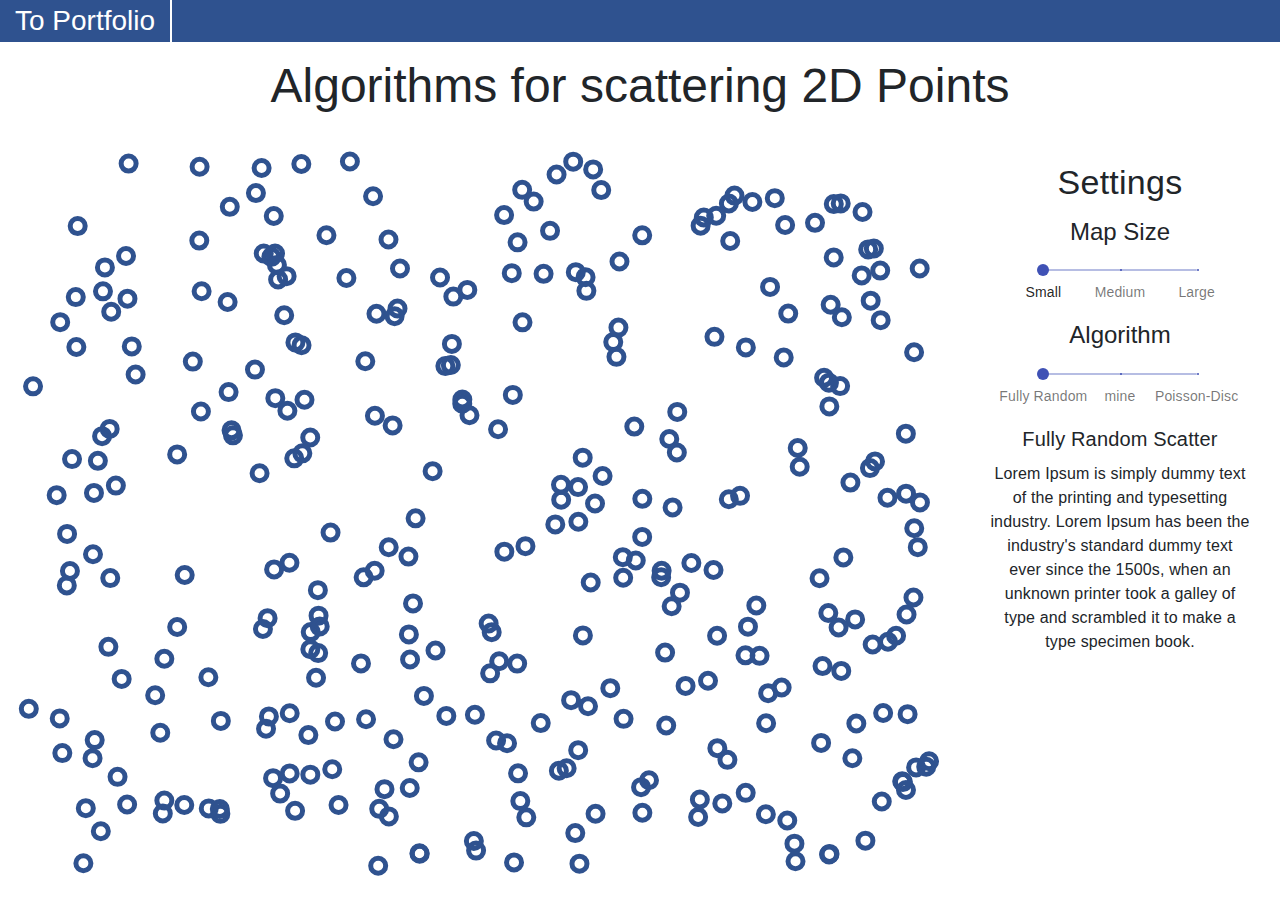
==== PointDistribution/index.html @ fc5cf0cc "add point distribution project; separate css into more modular files" ====
<!doctype html><html lang="en"><head><meta charset="utf-8"/><link rel="icon" href="./favicon.ico"/><meta name="viewport" content="width=device-width,initial-scale=1"/><meta name="theme-color" content="#000000"/><meta name="description" content="Web site created using create-react-app"/><link rel="apple-touch-icon" href="./logo192.png"/><link rel="manifest" href="./manifest.json"/><title>React App</title><link href="./static/css/2.ef9168ec.chunk.css" rel="stylesheet"><link href="./static/css/main.ad5f00d8.chunk.css" rel="stylesheet"></head><body><noscript>You need to enable JavaScript to run this app.</noscript><div id="root"></div><script>!function(e){function t(t){for(var n,u,a=t[0],c=t[1],l=t[2],s=0,p=[];s<a.length;s++)u=a[s],Object.prototype.hasOwnProperty.call(o,u)&&o[u]&&p.push(o[u][0]),o[u]=0;for(n in c)Object.prototype.hasOwnProperty.call(c,n)&&(e[n]=c[n]);for(f&&f(t);p.length;)p.shift()();return i.push.apply(i,l||[]),r()}function r(){for(var e,t=0;t<i.length;t++){for(var r=i[t],n=!0,a=1;a<r.length;a++){var c=r[a];0!==o[c]&&(n=!1)}n&&(i.splice(t--,1),e=u(u.s=r[0]))}return e}var n={},o={1:0},i=[];function u(t){if(n[t])return n[t].exports;var r=n[t]={i:t,l:!1,exports:{}};return e[t].call(r.exports,r,r.exports,u),r.l=!0,r.exports}u.e=function(e){var t=[],r=o[e];if(0!==r)if(r)t.push(r[2]);else{var n=new Promise((function(t,n){r=o[e]=[t,n]}));t.push(r[2]=n);var i,a=document.createElement("script");a.charset="utf-8",a.timeout=120,u.nc&&a.setAttribute("nonce",u.nc),a.src=function(e){return u.p+"static/js/"+({}[e]||e)+"."+{3:"8bcfebb9"}[e]+".chunk.js"}(e);var c=new Error;i=function(t){a.onerror=a.onload=null,clearTimeout(l);var r=o[e];if(0!==r){if(r){var n=t&&("load"===t.type?"missing":t.type),i=t&&t.target&&t.target.src;c.message="Loading chunk "+e+" failed.\n("+n+": "+i+")",c.name="ChunkLoadError",c.type=n,c.request=i,r[1](c)}o[e]=void 0}};var l=setTimeout((function(){i({type:"timeout",target:a})}),12e4);a.onerror=a.onload=i,document.head.appendChild(a)}return Promise.all(t)},u.m=e,u.c=n,u.d=function(e,t,r){u.o(e,t)||Object.defineProperty(e,t,{enumerable:!0,get:r})},u.r=function(e){"undefined"!=typeof Symbol&&Symbol.toStringTag&&Object.defineProperty(e,Symbol.toStringTag,{value:"Module"}),Object.defineProperty(e,"__esModule",{value:!0})},u.t=function(e,t){if(1&t&&(e=u(e)),8&t)return e;if(4&t&&"object"==typeof e&&e&&e.__esModule)return e;var r=Object.create(null);if(u.r(r),Object.defineProperty(r,"default",{enumerable:!0,value:e}),2&t&&"string"!=typeof e)for(var n in e)u.d(r,n,function(t){return e[t]}.bind(null,n));return r},u.n=function(e){var t=e&&e.__esModule?function(){return e.default}:function(){return e};return u.d(t,"a",t),t},u.o=function(e,t){return Object.prototype.hasOwnProperty.call(e,t)},u.p="./",u.oe=function(e){throw console.error(e),e};var a=this["webpackJsonppoint-distribution"]=this["webpackJsonppoint-distribution"]||[],c=a.push.bind(a);a.push=t,a=a.slice();for(var l=0;l<a.length;l++)t(a[l]);var f=c;r()}([])</script><script src="./static/js/2.8dd3e299.chunk.js"></script><script src="./static/js/main.d2dbad5c.chunk.js"></script></body></html>
---- PointDistribution/static/css/main.ad5f00d8.chunk.css ----
body{margin:0;font-family:-apple-system,BlinkMacSystemFont,"Segoe UI","Roboto","Oxygen","Ubuntu","Cantarell","Fira Sans","Droid Sans","Helvetica Neue",sans-serif;-webkit-font-smoothing:antialiased;-moz-osx-font-smoothing:grayscale}code{font-family:source-code-pro,Menlo,Monaco,Consolas,"Courier New",monospace}#root,.App,.container,body,html{height:100%;max-height:100%}.App{text-align:center;display:-webkit-flex;display:flex;-webkit-flex-direction:column;flex-direction:column}.App-logo{height:40vmin;pointer-events:none}@media (prefers-reduced-motion:no-preference){.App-logo{-webkit-animation:App-logo-spin 20s linear infinite;animation:App-logo-spin 20s linear infinite}}.App-header{background-color:#282c34;min-height:100vh;display:-webkit-flex;display:flex;-webkit-flex-direction:column;flex-direction:column;-webkit-align-items:center;align-items:center;-webkit-justify-content:center;justify-content:center;font-size:calc(10px + 2vmin);color:#fff}.App-link{color:#61dafb}@-webkit-keyframes App-logo-spin{0%{-webkit-transform:rotate(0deg);transform:rotate(0deg)}to{-webkit-transform:rotate(1turn);transform:rotate(1turn)}}@keyframes App-logo-spin{0%{-webkit-transform:rotate(0deg);transform:rotate(0deg)}to{-webkit-transform:rotate(1turn);transform:rotate(1turn)}}.default-header{background-color:#2f528f;display:-webkit-flex;display:flex;-webkit-flex-direction:row;flex-direction:row;-webkit-align-items:flex-start;align-items:flex-start;-webkit-justify-content:left;justify-content:left;font-size:calc(10px + 2vmin);color:#fff}a.button{padding:0 15px;text-align:center;color:#fff;border-right:2px solid #2f528f}a.button:hover{color:#fff;text-decoration:none;border-right-color:#fff}nav.navbar,nav.navbar .container-fluid{padding:0}.default-algorithm-title{-webkit-flex:0 1;flex:0 1}.alg-menu{padding:15px}.alg-row{-webkit-flex:1 1;flex:1 1;margin:0}.point-distribution-menu{text-align:center;height:100%}.settings-slider{padding-bottom:.5rem}.styled-hr{background-color:#2f528f;width:75%}.point-distribution-grid{height:100%}#canvas{display:-webkit-flex;display:flex;-webkit-flex:1 0.5;flex:1 0.5;cursor:crosshair}
/*# sourceMappingURL=main.ad5f00d8.chunk.css.map */
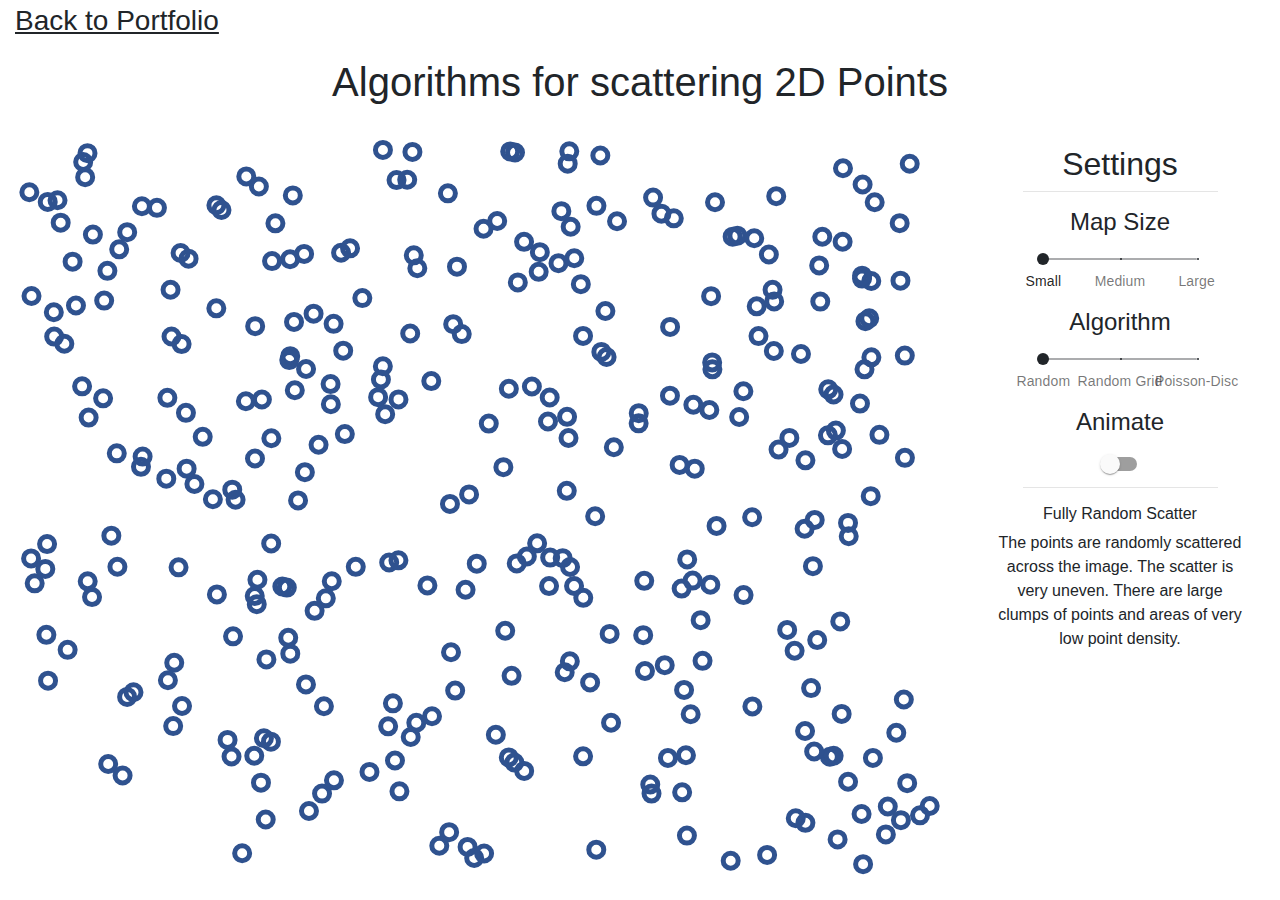
==== commit 2d8af973: "remove data folder (using separate repo "PortfolioData"); add new PointDistribution version" ====
--- a/PointDistribution/index.html
+++ b/PointDistribution/index.html
@@ -1 +1 @@
-<!doctype html><html lang="en"><head><meta charset="utf-8"/><link rel="icon" href="./favicon.ico"/><meta name="viewport" content="width=device-width,initial-scale=1"/><meta name="theme-color" content="#000000"/><meta name="description" content="Web site created using create-react-app"/><link rel="apple-touch-icon" href="./logo192.png"/><link rel="manifest" href="./manifest.json"/><title>React App</title><link href="./static/css/2.ef9168ec.chunk.css" rel="stylesheet"><link href="./static/css/main.ad5f00d8.chunk.css" rel="stylesheet"></head><body><noscript>You need to enable JavaScript to run this app.</noscript><div id="root"></div><script>!function(e){function t(t){for(var n,u,a=t[0],c=t[1],l=t[2],s=0,p=[];s<a.length;s++)u=a[s],Object.prototype.hasOwnProperty.call(o,u)&&o[u]&&p.push(o[u][0]),o[u]=0;for(n in c)Object.prototype.hasOwnProperty.call(c,n)&&(e[n]=c[n]);for(f&&f(t);p.length;)p.shift()();return i.push.apply(i,l||[]),r()}function r(){for(var e,t=0;t<i.length;t++){for(var r=i[t],n=!0,a=1;a<r.length;a++){var c=r[a];0!==o[c]&&(n=!1)}n&&(i.splice(t--,1),e=u(u.s=r[0]))}return e}var n={},o={1:0},i=[];function u(t){if(n[t])return n[t].exports;var r=n[t]={i:t,l:!1,exports:{}};return e[t].call(r.exports,r,r.exports,u),r.l=!0,r.exports}u.e=function(e){var t=[],r=o[e];if(0!==r)if(r)t.push(r[2]);else{var n=new Promise((function(t,n){r=o[e]=[t,n]}));t.push(r[2]=n);var i,a=document.createElement("script");a.charset="utf-8",a.timeout=120,u.nc&&a.setAttribute("nonce",u.nc),a.src=function(e){return u.p+"static/js/"+({}[e]||e)+"."+{3:"8bcfebb9"}[e]+".chunk.js"}(e);var c=new Error;i=function(t){a.onerror=a.onload=null,clearTimeout(l);var r=o[e];if(0!==r){if(r){var n=t&&("load"===t.type?"missing":t.type),i=t&&t.target&&t.target.src;c.message="Loading chunk "+e+" failed.\n("+n+": "+i+")",c.name="ChunkLoadError",c.type=n,c.request=i,r[1](c)}o[e]=void 0}};var l=setTimeout((function(){i({type:"timeout",target:a})}),12e4);a.onerror=a.onload=i,document.head.appendChild(a)}return Promise.all(t)},u.m=e,u.c=n,u.d=function(e,t,r){u.o(e,t)||Object.defineProperty(e,t,{enumerable:!0,get:r})},u.r=function(e){"undefined"!=typeof Symbol&&Symbol.toStringTag&&Object.defineProperty(e,Symbol.toStringTag,{value:"Module"}),Object.defineProperty(e,"__esModule",{value:!0})},u.t=function(e,t){if(1&t&&(e=u(e)),8&t)return e;if(4&t&&"object"==typeof e&&e&&e.__esModule)return e;var r=Object.create(null);if(u.r(r),Object.defineProperty(r,"default",{enumerable:!0,value:e}),2&t&&"string"!=typeof e)for(var n in e)u.d(r,n,function(t){return e[t]}.bind(null,n));return r},u.n=function(e){var t=e&&e.__esModule?function(){return e.default}:function(){return e};return u.d(t,"a",t),t},u.o=function(e,t){return Object.prototype.hasOwnProperty.call(e,t)},u.p="./",u.oe=function(e){throw console.error(e),e};var a=this["webpackJsonppoint-distribution"]=this["webpackJsonppoint-distribution"]||[],c=a.push.bind(a);a.push=t,a=a.slice();for(var l=0;l<a.length;l++)t(a[l]);var f=c;r()}([])</script><script src="./static/js/2.8dd3e299.chunk.js"></script><script src="./static/js/main.d2dbad5c.chunk.js"></script></body></html>+<!doctype html><html lang="en"><head><meta charset="utf-8"/><link rel="icon" href="http://tom.ille-web.de/media/favicon.ico"/><meta name="viewport" content="width=device-width,initial-scale=1"/><meta name="theme-color" content="#000000"/><meta name="description" content="Web site created using create-react-app"/><link rel="manifest" href="./manifest.json"/><title>2D Point Scattering</title><link href="./static/css/2.ef9168ec.chunk.css" rel="stylesheet"><link href="./static/css/main.551c6459.chunk.css" rel="stylesheet"></head><body><noscript>You need to enable JavaScript to run this app.</noscript><div id="root"></div><script>!function(e){function t(t){for(var n,i,l=t[0],p=t[1],f=t[2],c=0,s=[];c<l.length;c++)i=l[c],Object.prototype.hasOwnProperty.call(o,i)&&o[i]&&s.push(o[i][0]),o[i]=0;for(n in p)Object.prototype.hasOwnProperty.call(p,n)&&(e[n]=p[n]);for(a&&a(t);s.length;)s.shift()();return u.push.apply(u,f||[]),r()}function r(){for(var e,t=0;t<u.length;t++){for(var r=u[t],n=!0,l=1;l<r.length;l++){var p=r[l];0!==o[p]&&(n=!1)}n&&(u.splice(t--,1),e=i(i.s=r[0]))}return e}var n={},o={1:0},u=[];function i(t){if(n[t])return n[t].exports;var r=n[t]={i:t,l:!1,exports:{}};return e[t].call(r.exports,r,r.exports,i),r.l=!0,r.exports}i.m=e,i.c=n,i.d=function(e,t,r){i.o(e,t)||Object.defineProperty(e,t,{enumerable:!0,get:r})},i.r=function(e){"undefined"!=typeof Symbol&&Symbol.toStringTag&&Object.defineProperty(e,Symbol.toStringTag,{value:"Module"}),Object.defineProperty(e,"__esModule",{value:!0})},i.t=function(e,t){if(1&t&&(e=i(e)),8&t)return e;if(4&t&&"object"==typeof e&&e&&e.__esModule)return e;var r=Object.create(null);if(i.r(r),Object.defineProperty(r,"default",{enumerable:!0,value:e}),2&t&&"string"!=typeof e)for(var n in e)i.d(r,n,function(t){return e[t]}.bind(null,n));return r},i.n=function(e){var t=e&&e.__esModule?function(){return e.default}:function(){return e};return i.d(t,"a",t),t},i.o=function(e,t){return Object.prototype.hasOwnProperty.call(e,t)},i.p="./";var l=this["webpackJsonppoint-distribution"]=this["webpackJsonppoint-distribution"]||[],p=l.push.bind(l);l.push=t,l=l.slice();for(var f=0;f<l.length;f++)t(l[f]);var a=p;r()}([])</script><script src="./static/js/2.e48bdbb1.chunk.js"></script><script src="./static/js/main.8accc331.chunk.js"></script></body></html>--- a/PointDistribution/static/css/main.551c6459.chunk.css
+++ b/PointDistribution/static/css/main.551c6459.chunk.css
@@ -0,0 +1,2 @@
+@import url(http://tom.ille-web.de/css/constants.css);@import url(http://tom.ille-web.de/css/default.css);body{margin:0;font-family:-apple-system,BlinkMacSystemFont,"Segoe UI","Roboto","Oxygen","Ubuntu","Cantarell","Fira Sans","Droid Sans","Helvetica Neue",sans-serif;-webkit-font-smoothing:antialiased;-moz-osx-font-smoothing:grayscale}code{font-family:source-code-pro,Menlo,Monaco,Consolas,"Courier New",monospace}.default-header{background-color:var(--highlight-color);display:-webkit-flex;display:flex;-webkit-flex-direction:row;flex-direction:row;-webkit-align-items:flex-start;align-items:flex-start;-webkit-justify-content:left;justify-content:left;font-size:calc(10px + 2vmin);color:var(--background-color)}a.portfolio-link{font-weight:300;padding:0 15px;text-align:center;color:var(--background-color)}a.portfolio-link:hover{color:var(--background-color);text-decoration:underline}nav.navbar,nav.navbar .container-fluid{padding:0}.logo{width:28px;height:auto;vertical-align:middle;margin:5px 15px 10px}.point-distribution-menu{text-align:center;height:100%}.settings-slider{padding-bottom:.5rem}hr.settings-menu{background-color:var(--highlight-color);width:75%;margin-top:.25rem}.MuiSlider-root,.MuiSwitch-colorSecondary.Mui-checked{color:var(--highlight-color)!important}.MuiSwitch-colorSecondary.Mui-checked+.MuiSwitch-track{background-color:var(--highlight-color)!important}.algorithm-link{margin-bottom:.5rem}.point-distribution-map{height:100%}#canvas{display:-webkit-flex;display:flex;-webkit-flex:1 0.5;flex:1 0.5;cursor:crosshair}#root,.App,.container,body,html{height:100%;max-height:100%}.App{text-align:center;display:-webkit-flex;display:flex;-webkit-flex-direction:column;flex-direction:column}.default-algorithm-title{-webkit-flex:0 1;flex:0 1}.alg-menu{padding:15px}.alg-row{-webkit-flex:1 1;flex:1 1;margin:0}
+/*# sourceMappingURL=main.551c6459.chunk.css.map */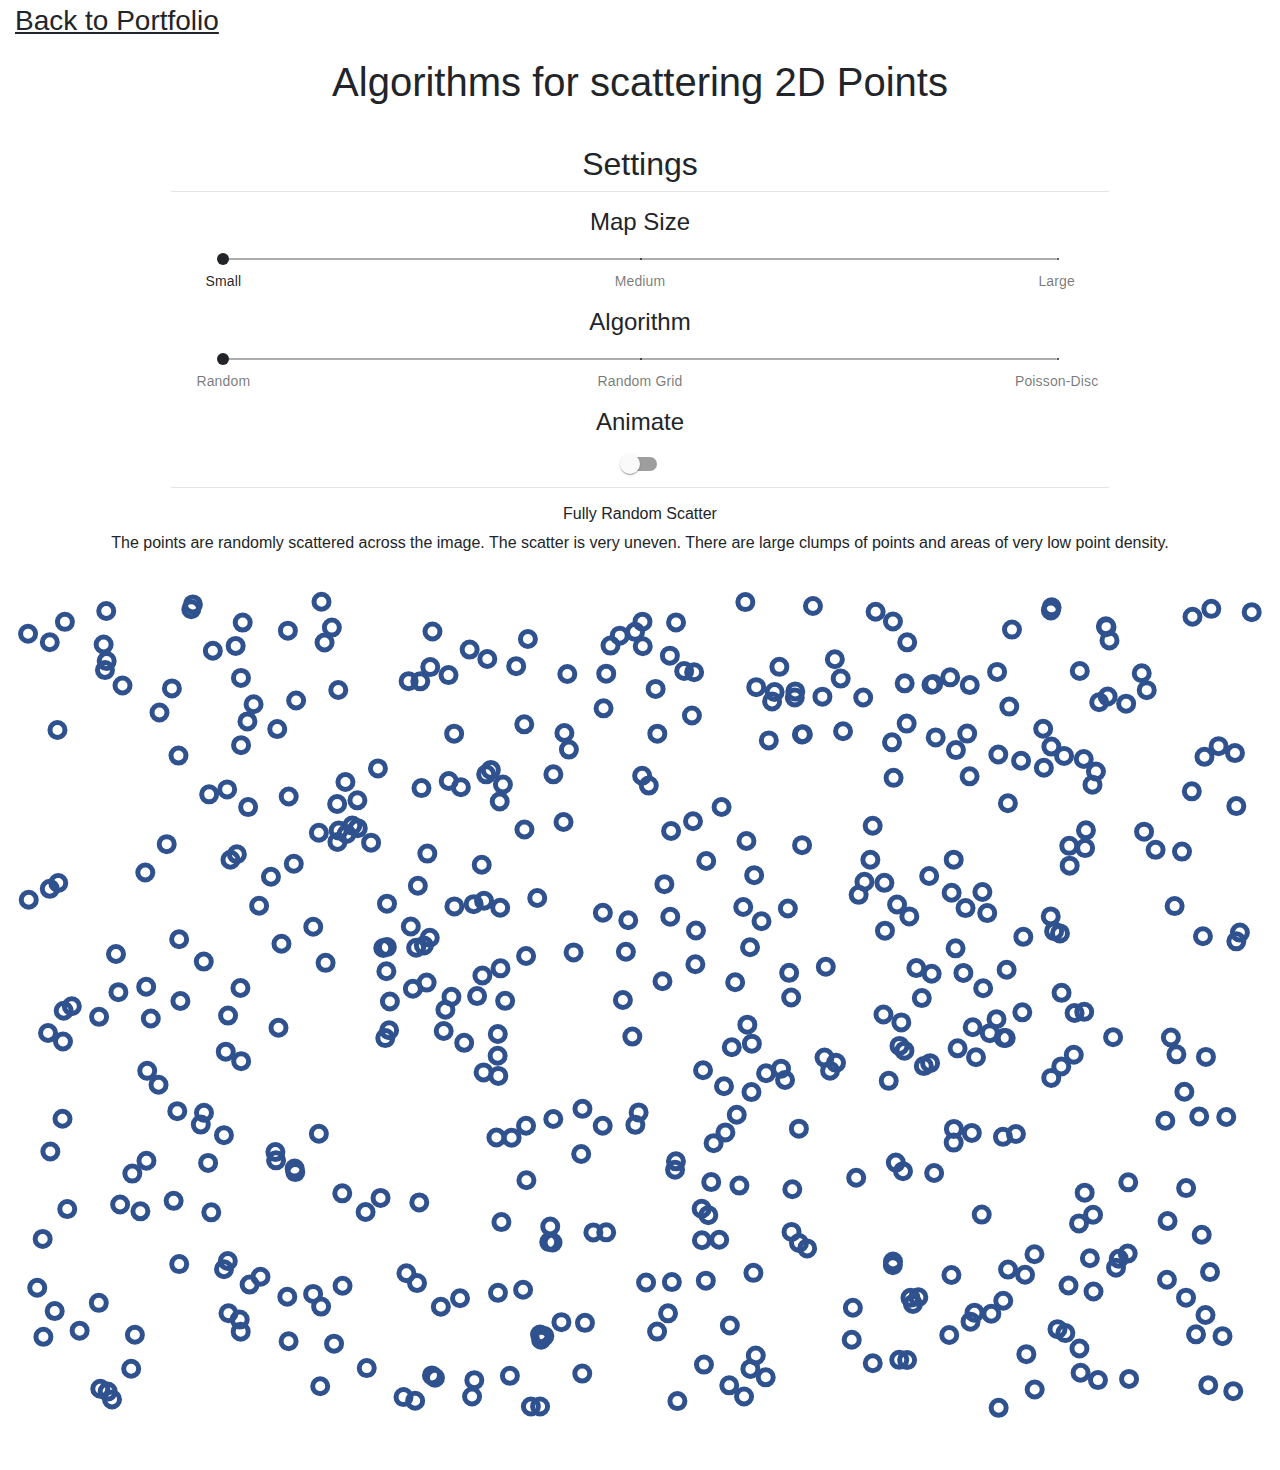
==== commit a1b31f21: "update css of point distribution" ====
--- a/PointDistribution/index.html
+++ b/PointDistribution/index.html
@@ -1 +1 @@
-<!doctype html><html lang="en"><head><meta charset="utf-8"/><link rel="icon" href="http://tom.ille-web.de/media/favicon.ico"/><meta name="viewport" content="width=device-width,initial-scale=1"/><meta name="theme-color" content="#000000"/><meta name="description" content="Web site created using create-react-app"/><link rel="manifest" href="./manifest.json"/><title>2D Point Scattering</title><link href="./static/css/2.ef9168ec.chunk.css" rel="stylesheet"><link href="./static/css/main.551c6459.chunk.css" rel="stylesheet"></head><body><noscript>You need to enable JavaScript to run this app.</noscript><div id="root"></div><script>!function(e){function t(t){for(var n,i,l=t[0],p=t[1],f=t[2],c=0,s=[];c<l.length;c++)i=l[c],Object.prototype.hasOwnProperty.call(o,i)&&o[i]&&s.push(o[i][0]),o[i]=0;for(n in p)Object.prototype.hasOwnProperty.call(p,n)&&(e[n]=p[n]);for(a&&a(t);s.length;)s.shift()();return u.push.apply(u,f||[]),r()}function r(){for(var e,t=0;t<u.length;t++){for(var r=u[t],n=!0,l=1;l<r.length;l++){var p=r[l];0!==o[p]&&(n=!1)}n&&(u.splice(t--,1),e=i(i.s=r[0]))}return e}var n={},o={1:0},u=[];function i(t){if(n[t])return n[t].exports;var r=n[t]={i:t,l:!1,exports:{}};return e[t].call(r.exports,r,r.exports,i),r.l=!0,r.exports}i.m=e,i.c=n,i.d=function(e,t,r){i.o(e,t)||Object.defineProperty(e,t,{enumerable:!0,get:r})},i.r=function(e){"undefined"!=typeof Symbol&&Symbol.toStringTag&&Object.defineProperty(e,Symbol.toStringTag,{value:"Module"}),Object.defineProperty(e,"__esModule",{value:!0})},i.t=function(e,t){if(1&t&&(e=i(e)),8&t)return e;if(4&t&&"object"==typeof e&&e&&e.__esModule)return e;var r=Object.create(null);if(i.r(r),Object.defineProperty(r,"default",{enumerable:!0,value:e}),2&t&&"string"!=typeof e)for(var n in e)i.d(r,n,function(t){return e[t]}.bind(null,n));return r},i.n=function(e){var t=e&&e.__esModule?function(){return e.default}:function(){return e};return i.d(t,"a",t),t},i.o=function(e,t){return Object.prototype.hasOwnProperty.call(e,t)},i.p="./";var l=this["webpackJsonppoint-distribution"]=this["webpackJsonppoint-distribution"]||[],p=l.push.bind(l);l.push=t,l=l.slice();for(var f=0;f<l.length;f++)t(l[f]);var a=p;r()}([])</script><script src="./static/js/2.e48bdbb1.chunk.js"></script><script src="./static/js/main.8accc331.chunk.js"></script></body></html>+<!doctype html><html lang="en"><head><meta charset="utf-8"/><link rel="icon" href="http://tom.ille-web.de/media/favicon.ico"/><meta name="viewport" content="width=device-width,initial-scale=1"/><meta name="theme-color" content="#000000"/><meta name="description" content="Web site created using create-react-app"/><link rel="manifest" href="./manifest.json"/><title>2D Point Scattering</title><link href="./static/css/2.ef9168ec.chunk.css" rel="stylesheet"><link href="./static/css/main.613dc77a.chunk.css" rel="stylesheet"></head><body><noscript>You need to enable JavaScript to run this app.</noscript><div id="root"></div><script>!function(e){function t(t){for(var n,i,l=t[0],p=t[1],f=t[2],c=0,s=[];c<l.length;c++)i=l[c],Object.prototype.hasOwnProperty.call(o,i)&&o[i]&&s.push(o[i][0]),o[i]=0;for(n in p)Object.prototype.hasOwnProperty.call(p,n)&&(e[n]=p[n]);for(a&&a(t);s.length;)s.shift()();return u.push.apply(u,f||[]),r()}function r(){for(var e,t=0;t<u.length;t++){for(var r=u[t],n=!0,l=1;l<r.length;l++){var p=r[l];0!==o[p]&&(n=!1)}n&&(u.splice(t--,1),e=i(i.s=r[0]))}return e}var n={},o={1:0},u=[];function i(t){if(n[t])return n[t].exports;var r=n[t]={i:t,l:!1,exports:{}};return e[t].call(r.exports,r,r.exports,i),r.l=!0,r.exports}i.m=e,i.c=n,i.d=function(e,t,r){i.o(e,t)||Object.defineProperty(e,t,{enumerable:!0,get:r})},i.r=function(e){"undefined"!=typeof Symbol&&Symbol.toStringTag&&Object.defineProperty(e,Symbol.toStringTag,{value:"Module"}),Object.defineProperty(e,"__esModule",{value:!0})},i.t=function(e,t){if(1&t&&(e=i(e)),8&t)return e;if(4&t&&"object"==typeof e&&e&&e.__esModule)return e;var r=Object.create(null);if(i.r(r),Object.defineProperty(r,"default",{enumerable:!0,value:e}),2&t&&"string"!=typeof e)for(var n in e)i.d(r,n,function(t){return e[t]}.bind(null,n));return r},i.n=function(e){var t=e&&e.__esModule?function(){return e.default}:function(){return e};return i.d(t,"a",t),t},i.o=function(e,t){return Object.prototype.hasOwnProperty.call(e,t)},i.p="./";var l=this["webpackJsonppoint-distribution"]=this["webpackJsonppoint-distribution"]||[],p=l.push.bind(l);l.push=t,l=l.slice();for(var f=0;f<l.length;f++)t(l[f]);var a=p;r()}([])</script><script src="./static/js/2.b035c058.chunk.js"></script><script src="./static/js/main.81a765b6.chunk.js"></script></body></html>--- a/PointDistribution/static/css/main.613dc77a.chunk.css
+++ b/PointDistribution/static/css/main.613dc77a.chunk.css
@@ -0,0 +1,2 @@
+@import url(http://tom.ille-web.de/css/constants.css);@import url(http://tom.ille-web.de/css/default.css);body{margin:0;font-family:-apple-system,BlinkMacSystemFont,"Segoe UI","Roboto","Oxygen","Ubuntu","Cantarell","Fira Sans","Droid Sans","Helvetica Neue",sans-serif;-webkit-font-smoothing:antialiased;-moz-osx-font-smoothing:grayscale}code{font-family:source-code-pro,Menlo,Monaco,Consolas,"Courier New",monospace}.default-header{background-color:var(--highlight-color);display:-webkit-flex;display:flex;-webkit-flex-direction:row;flex-direction:row;-webkit-align-items:flex-start;align-items:flex-start;-webkit-justify-content:left;justify-content:left;font-size:calc(10px + 2vmin);color:var(--background-color)}a.portfolio-link{font-weight:300;padding:0 15px;text-align:center;color:var(--background-color)}a.portfolio-link:hover{color:var(--background-color);text-decoration:underline}nav.navbar,nav.navbar .container-fluid{padding:0}.logo{width:28px;height:auto;vertical-align:middle;margin:5px 15px 10px}.main-alg-element{width:75%;-webkit-flex:0 0 75%;flex:0 0 75%;height:100%;padding:15px}.settings-slider{padding-bottom:.5rem}hr.settings-menu{background-color:var(--highlight-color);width:75%;margin-top:.25rem}.MuiSlider-root,.MuiSwitch-colorSecondary.Mui-checked{color:var(--highlight-color)!important}.MuiSwitch-colorSecondary.Mui-checked+.MuiSwitch-track{background-color:var(--highlight-color)!important}.algorithm-link{margin-bottom:.5rem}@media only screen and (max-width:1300px){.main-alg-element{width:100%;-webkit-flex:0 0 100%;flex:0 0 100%;-webkit-order:2;order:2;height:100vh;padding-bottom:3rem}}.point-distribution-map{height:100%}#canvas{display:-webkit-flex;display:flex;-webkit-flex:1 0.5;flex:1 0.5;cursor:crosshair}.alg-menu{width:25%;-webkit-flex:0 0 25%;flex:0 0 25%}@media only screen and (max-width:1300px){.alg-menu{width:100%;-webkit-flex:0 0 100%;flex:0 0 100%;-webkit-order:1;order:1}}.alg-body{max-height:100%;height:100%;display:-webkit-flex;display:flex;-webkit-flex-wrap:wrap;flex-wrap:wrap}#root,.App,.container,body,html{height:100vh;max-height:100vh}.App{text-align:center;display:-webkit-flex;display:flex;-webkit-flex-direction:column;flex-direction:column}.default-algorithm-title{-webkit-flex:0 1;flex:0 1}.alg-menu{padding:15px}.alg-row{-webkit-flex:1 1;flex:1 1;margin:0}
+/*# sourceMappingURL=main.613dc77a.chunk.css.map */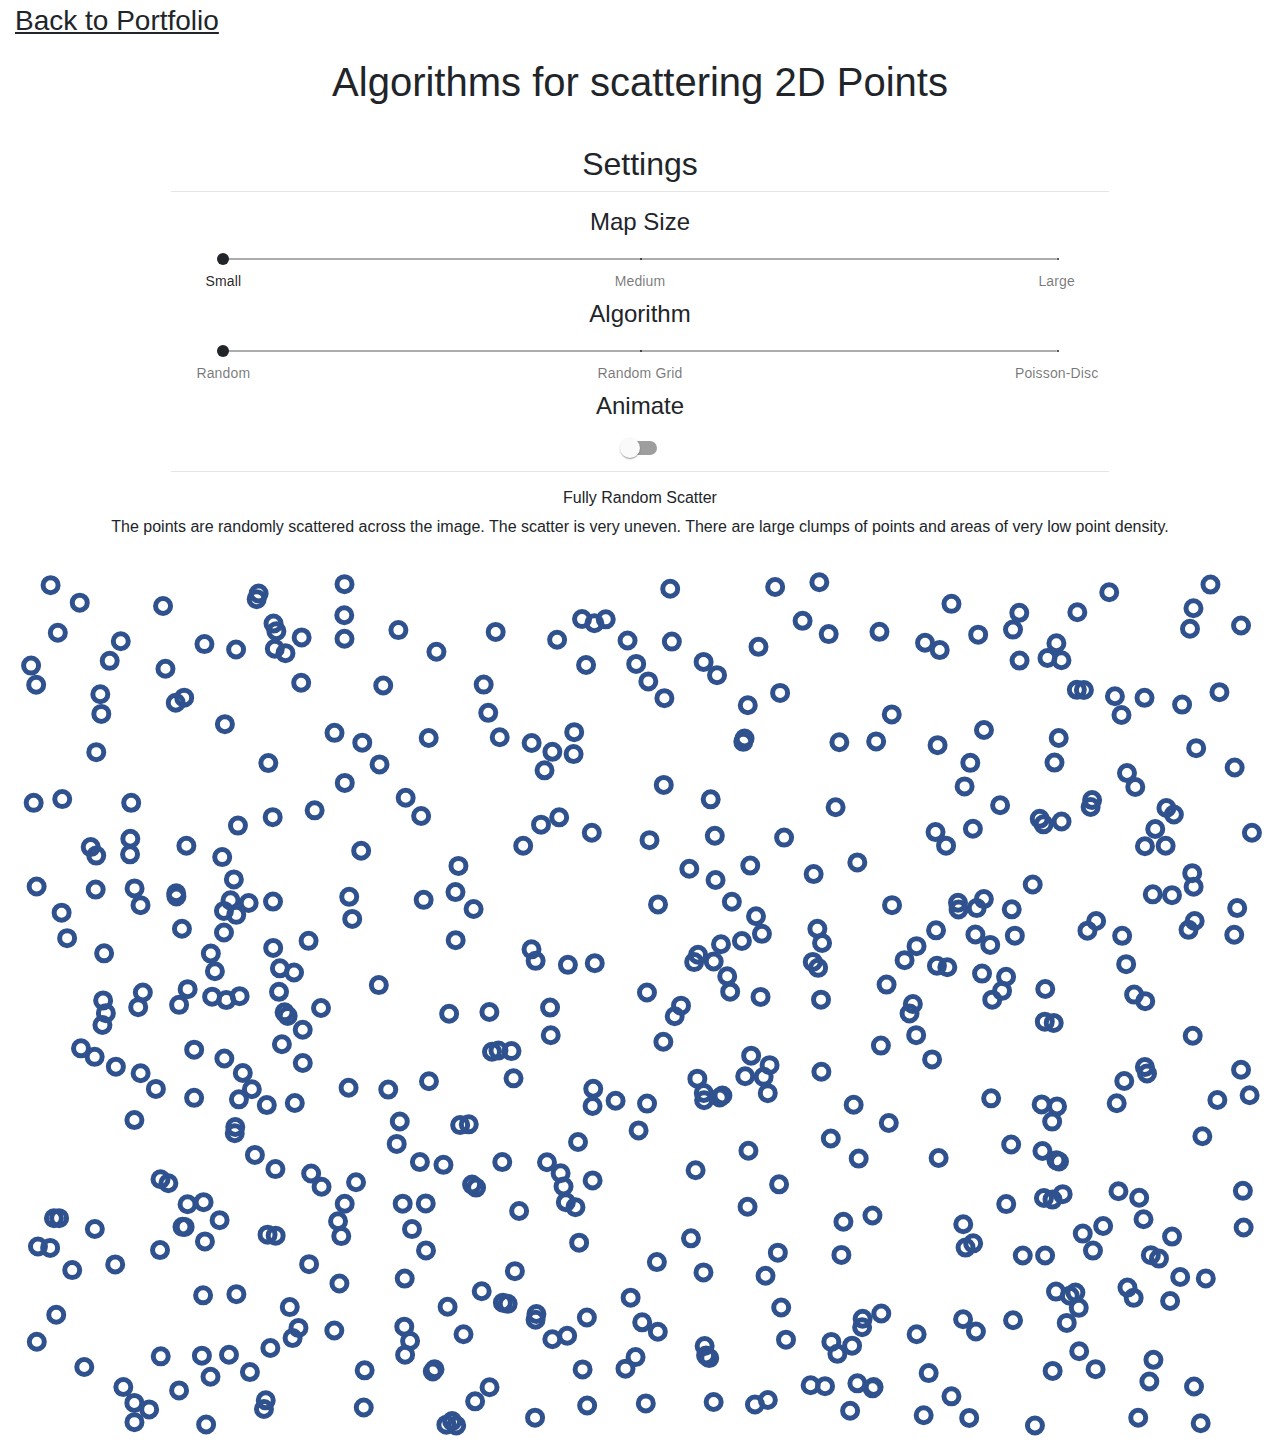
==== commit 2b45740d: "PointDistribution: update css" ====
--- a/PointDistribution/index.html
+++ b/PointDistribution/index.html
@@ -1 +1 @@
-<!doctype html><html lang="en"><head><meta charset="utf-8"/><link rel="icon" href="http://tom.ille-web.de/media/favicon.ico"/><meta name="viewport" content="width=device-width,initial-scale=1"/><meta name="theme-color" content="#000000"/><meta name="description" content="Web site created using create-react-app"/><link rel="manifest" href="./manifest.json"/><title>2D Point Scattering</title><link href="./static/css/2.ef9168ec.chunk.css" rel="stylesheet"><link href="./static/css/main.613dc77a.chunk.css" rel="stylesheet"></head><body><noscript>You need to enable JavaScript to run this app.</noscript><div id="root"></div><script>!function(e){function t(t){for(var n,i,l=t[0],p=t[1],f=t[2],c=0,s=[];c<l.length;c++)i=l[c],Object.prototype.hasOwnProperty.call(o,i)&&o[i]&&s.push(o[i][0]),o[i]=0;for(n in p)Object.prototype.hasOwnProperty.call(p,n)&&(e[n]=p[n]);for(a&&a(t);s.length;)s.shift()();return u.push.apply(u,f||[]),r()}function r(){for(var e,t=0;t<u.length;t++){for(var r=u[t],n=!0,l=1;l<r.length;l++){var p=r[l];0!==o[p]&&(n=!1)}n&&(u.splice(t--,1),e=i(i.s=r[0]))}return e}var n={},o={1:0},u=[];function i(t){if(n[t])return n[t].exports;var r=n[t]={i:t,l:!1,exports:{}};return e[t].call(r.exports,r,r.exports,i),r.l=!0,r.exports}i.m=e,i.c=n,i.d=function(e,t,r){i.o(e,t)||Object.defineProperty(e,t,{enumerable:!0,get:r})},i.r=function(e){"undefined"!=typeof Symbol&&Symbol.toStringTag&&Object.defineProperty(e,Symbol.toStringTag,{value:"Module"}),Object.defineProperty(e,"__esModule",{value:!0})},i.t=function(e,t){if(1&t&&(e=i(e)),8&t)return e;if(4&t&&"object"==typeof e&&e&&e.__esModule)return e;var r=Object.create(null);if(i.r(r),Object.defineProperty(r,"default",{enumerable:!0,value:e}),2&t&&"string"!=typeof e)for(var n in e)i.d(r,n,function(t){return e[t]}.bind(null,n));return r},i.n=function(e){var t=e&&e.__esModule?function(){return e.default}:function(){return e};return i.d(t,"a",t),t},i.o=function(e,t){return Object.prototype.hasOwnProperty.call(e,t)},i.p="./";var l=this["webpackJsonppoint-distribution"]=this["webpackJsonppoint-distribution"]||[],p=l.push.bind(l);l.push=t,l=l.slice();for(var f=0;f<l.length;f++)t(l[f]);var a=p;r()}([])</script><script src="./static/js/2.b035c058.chunk.js"></script><script src="./static/js/main.81a765b6.chunk.js"></script></body></html>+<!doctype html><html lang="en"><head><meta charset="utf-8"/><link rel="icon" href="http://tom.ille-web.de/media/favicon.ico"/><meta name="viewport" content="width=device-width,initial-scale=1"/><meta name="theme-color" content="#000000"/><meta name="description" content="Web site created using create-react-app"/><link rel="manifest" href="./manifest.json"/><title>2D Point Scattering</title><link href="./static/css/2.ef9168ec.chunk.css" rel="stylesheet"><link href="./static/css/main.8d0a9f67.chunk.css" rel="stylesheet"></head><body><noscript>You need to enable JavaScript to run this app.</noscript><div id="root"></div><script>!function(e){function t(t){for(var n,i,l=t[0],p=t[1],f=t[2],c=0,s=[];c<l.length;c++)i=l[c],Object.prototype.hasOwnProperty.call(o,i)&&o[i]&&s.push(o[i][0]),o[i]=0;for(n in p)Object.prototype.hasOwnProperty.call(p,n)&&(e[n]=p[n]);for(a&&a(t);s.length;)s.shift()();return u.push.apply(u,f||[]),r()}function r(){for(var e,t=0;t<u.length;t++){for(var r=u[t],n=!0,l=1;l<r.length;l++){var p=r[l];0!==o[p]&&(n=!1)}n&&(u.splice(t--,1),e=i(i.s=r[0]))}return e}var n={},o={1:0},u=[];function i(t){if(n[t])return n[t].exports;var r=n[t]={i:t,l:!1,exports:{}};return e[t].call(r.exports,r,r.exports,i),r.l=!0,r.exports}i.m=e,i.c=n,i.d=function(e,t,r){i.o(e,t)||Object.defineProperty(e,t,{enumerable:!0,get:r})},i.r=function(e){"undefined"!=typeof Symbol&&Symbol.toStringTag&&Object.defineProperty(e,Symbol.toStringTag,{value:"Module"}),Object.defineProperty(e,"__esModule",{value:!0})},i.t=function(e,t){if(1&t&&(e=i(e)),8&t)return e;if(4&t&&"object"==typeof e&&e&&e.__esModule)return e;var r=Object.create(null);if(i.r(r),Object.defineProperty(r,"default",{enumerable:!0,value:e}),2&t&&"string"!=typeof e)for(var n in e)i.d(r,n,function(t){return e[t]}.bind(null,n));return r},i.n=function(e){var t=e&&e.__esModule?function(){return e.default}:function(){return e};return i.d(t,"a",t),t},i.o=function(e,t){return Object.prototype.hasOwnProperty.call(e,t)},i.p="./";var l=this["webpackJsonppoint-distribution"]=this["webpackJsonppoint-distribution"]||[],p=l.push.bind(l);l.push=t,l=l.slice();for(var f=0;f<l.length;f++)t(l[f]);var a=p;r()}([])</script><script src="./static/js/2.e48bdbb1.chunk.js"></script><script src="./static/js/main.7f0ffd26.chunk.js"></script></body></html>--- a/PointDistribution/static/css/main.8d0a9f67.chunk.css
+++ b/PointDistribution/static/css/main.8d0a9f67.chunk.css
@@ -0,0 +1,2 @@
+@import url(http://tom.ille-web.de/css/constants.css);@import url(http://tom.ille-web.de/css/default.css);body{margin:0;font-family:-apple-system,BlinkMacSystemFont,"Segoe UI","Roboto","Oxygen","Ubuntu","Cantarell","Fira Sans","Droid Sans","Helvetica Neue",sans-serif;-webkit-font-smoothing:antialiased;-moz-osx-font-smoothing:grayscale}code{font-family:source-code-pro,Menlo,Monaco,Consolas,"Courier New",monospace}.default-header{background-color:var(--highlight-color);display:-webkit-flex;display:flex;-webkit-flex-direction:row;flex-direction:row;-webkit-align-items:flex-start;align-items:flex-start;-webkit-justify-content:left;justify-content:left;font-size:calc(10px + 2vmin);color:var(--background-color)}a.portfolio-link{font-weight:300;padding:0 15px;text-align:center;color:var(--background-color)}a.portfolio-link:hover{color:var(--background-color);text-decoration:underline}nav.navbar,nav.navbar .container-fluid{padding:0}.logo{width:28px;height:auto;vertical-align:middle;margin:5px 15px 10px}.default-algorithm-title{-webkit-flex:0 1;flex:0 1}.alg-menu{width:25%;-webkit-flex:0 0 25%;flex:0 0 25%;padding:15px;height:-webkit-fit-content;height:-moz-fit-content;height:fit-content}@media only screen and (max-width:1300px){.alg-menu{width:100%;-webkit-flex:0 0 100%;flex:0 0 100%;-webkit-order:1;order:1}}.settings-slidver{padding-bottom:.5rem}hr.settings-menu{background-color:var(--highlight-color);width:75%;margin-top:.25rem}.MuiSlider-root,.MuiSwitch-colorSecondary.Mui-checked{color:var(--highlight-color)!important}.MuiSwitch-colorSecondary.Mui-checked+.MuiSwitch-track{background-color:var(--highlight-color)!important}.algorithm-link{margin-bottom:.5rem}.point-distribution-map{height:100%}#canvas{display:-webkit-flex;display:flex;-webkit-flex:1 0.5;flex:1 0.5;cursor:crosshair}.main-alg-element{width:75%;-webkit-flex:0 0 75%;flex:0 0 75%;height:100%;padding:15px}@media only screen and (max-width:1300px){.main-alg-element{width:100%;-webkit-flex:0 0 100%;flex:0 0 100%;-webkit-order:2;order:2;height:100vh}}.alg-body{max-height:100%;height:100%;display:-webkit-flex;display:flex;-webkit-flex-wrap:wrap;flex-wrap:wrap}#root,.App,.container,body,html{height:100vh;max-height:100vh}.App{text-align:center;display:-webkit-flex;display:flex;-webkit-flex-direction:column;flex-direction:column}
+/*# sourceMappingURL=main.8d0a9f67.chunk.css.map */